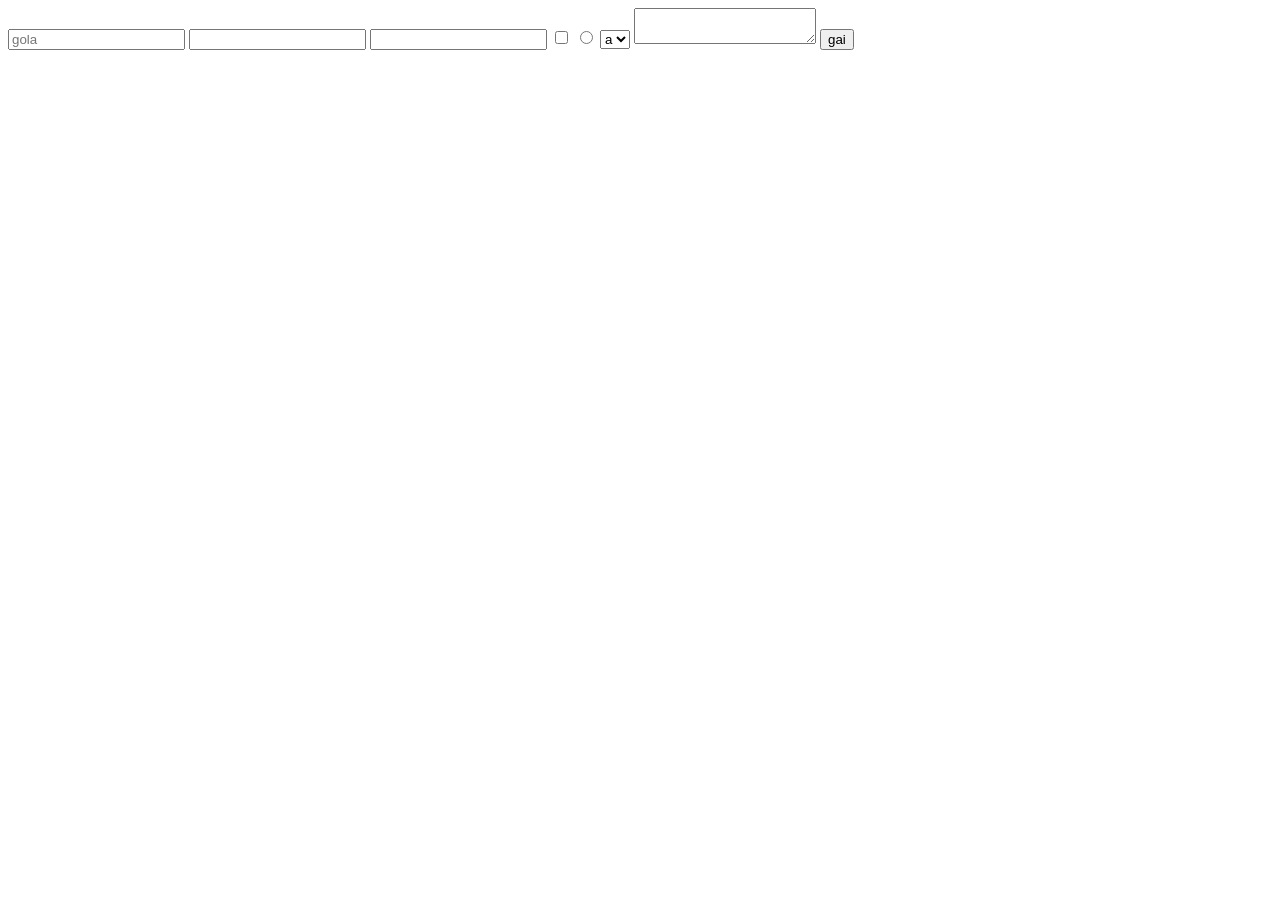
==== index2.html @ d7666829 "se creo el index 2 y se agrego parte de la maquetacion" ====
<!doctype html>
<html lang="es">
  <head>
    <meta charset="UTF-8" />
    <meta name="viewport" content="width=device-width, initial-scale=1.0" />
    <title>Document</title>
  </head>
  <body>
    <form action="">
      <input
        required
        placeholder="gola"
        type="text"
        minlength="4"
        maxlength="7"
      />
      <input type="email" />
      <input type="password" />
      <input type="checkbox" />
      <input type="radio" />
      <select name="" id="">
        <option value="pe">a</option>
      </select>
      <textarea name="" id=""></textarea>

      <input type="submit" value="gai" />
    </form>
  </body>
</html>
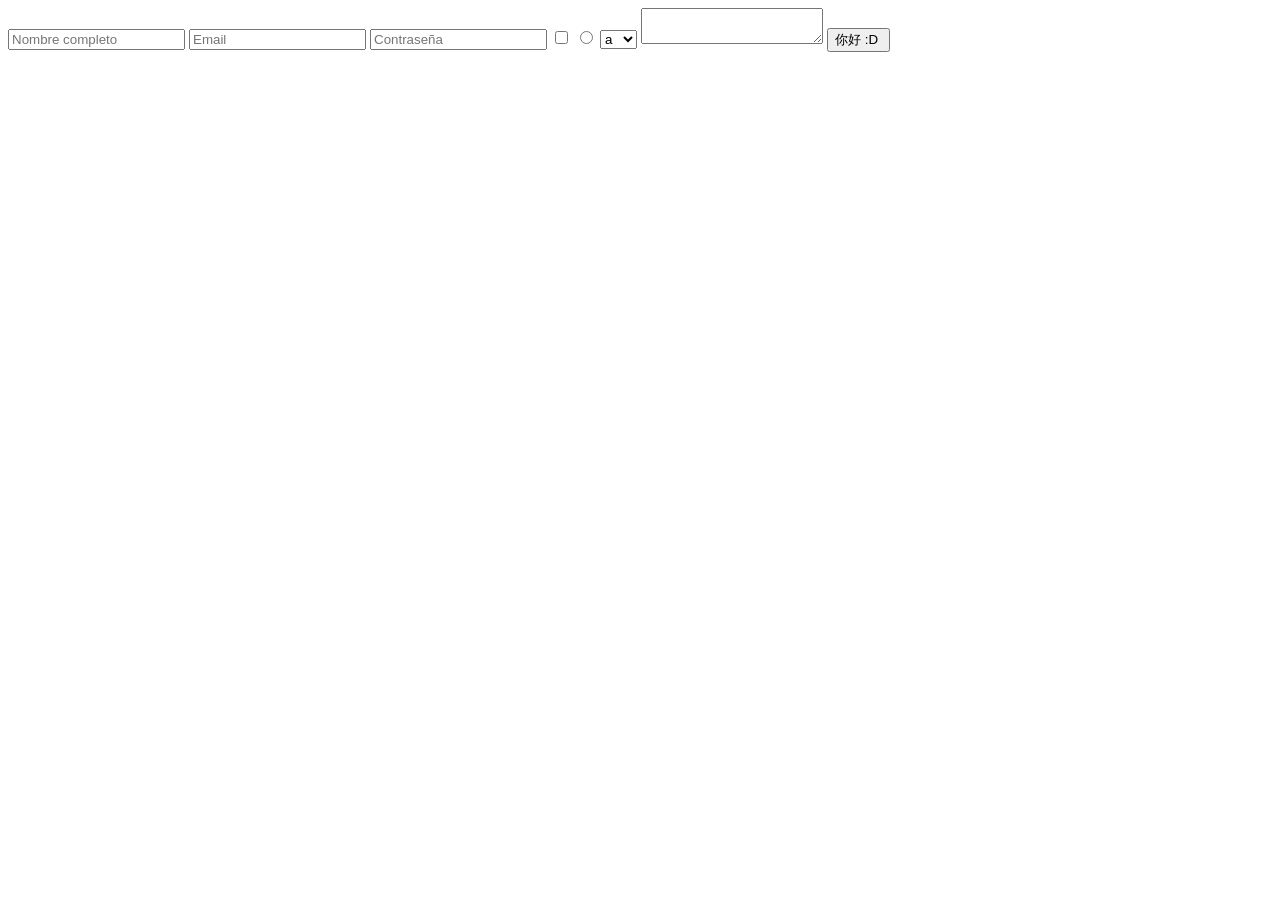
==== commit 86bf4f05: "se realizaron cambios esteticos dentro de la estructura" ====
--- a/index2.html
+++ b/index2.html
@@ -9,21 +9,27 @@
     <form action="">
       <input
         required
-        placeholder="gola"
+        placeholder="Nombre completo"
         type="text"
-        minlength="4"
-        maxlength="7"
+        minlength="3"
+        maxlength="30"
       />
-      <input type="email" />
-      <input type="password" />
+      <input required type="email" placeholder="Email" />
+      <input required type="password" placeholder="Contraseña" />
       <input type="checkbox" />
       <input type="radio" />
-      <select name="" id="">
-        <option value="pe">a</option>
+
+      <select name="tipos de A" id="wasa">
+        <option value="hola">a</option>
+        <option value="todo">a2</option>
+        <option value="bien">a3</option>
+        <option value="ahre">a4</option>
       </select>
-      <textarea name="" id=""></textarea>
 
-      <input type="submit" value="gai" />
+      <textarea name="holis" id="ahre" placeholder="introduce tu bella option">
+      </textarea>
+
+      <input type="submit" value="你好 :D " />
     </form>
   </body>
 </html>
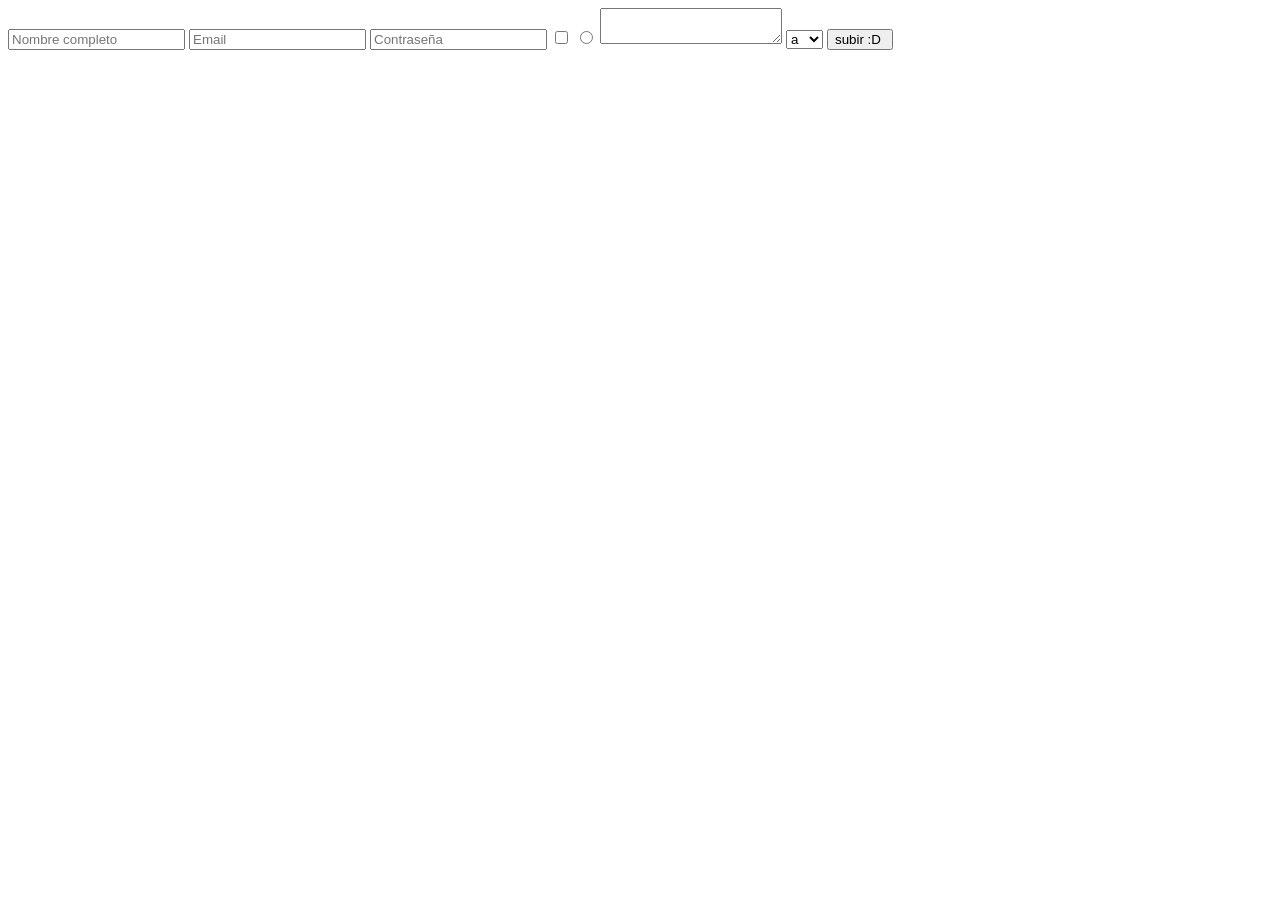
==== commit d475990f: "se acomodaron unos detalles y se cambio un el texto de enviado" ====
--- a/index2.html
+++ b/index2.html
@@ -19,17 +19,16 @@
       <input type="checkbox" />
       <input type="radio" />
 
+      <textarea name="holis" id="ahre" placeholder="introduce tu bella option">
+      </textarea>
+
       <select name="tipos de A" id="wasa">
         <option value="hola">a</option>
         <option value="todo">a2</option>
         <option value="bien">a3</option>
         <option value="ahre">a4</option>
       </select>
-
-      <textarea name="holis" id="ahre" placeholder="introduce tu bella option">
-      </textarea>
-
-      <input type="submit" value="你好 :D " />
+      <input type="submit" value="subir :D " />
     </form>
   </body>
 </html>
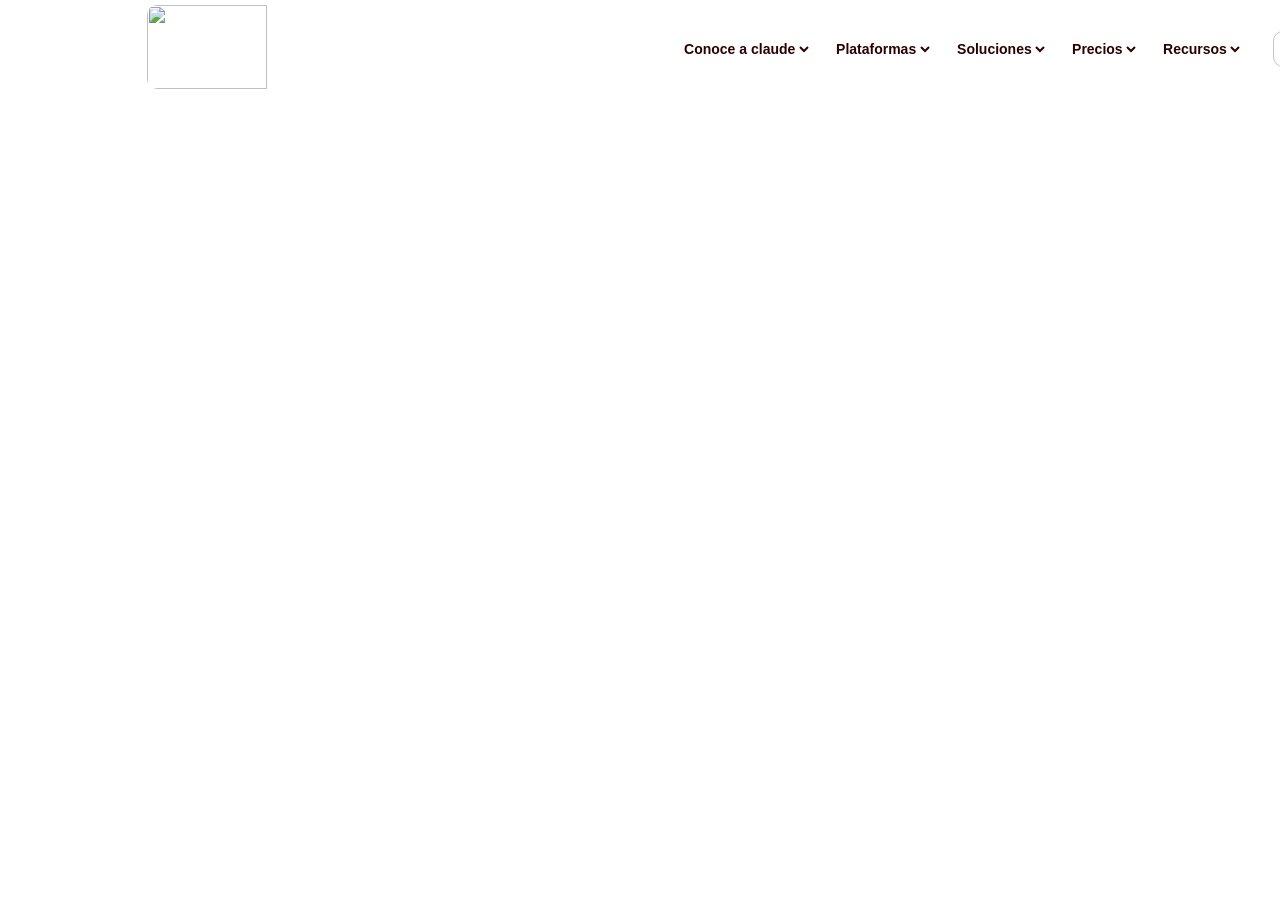
==== commit a77780fa: "se hizo el nav de claude" ====
--- a/index2.html
+++ b/index2.html
@@ -1,34 +1,50 @@
 <!doctype html>
 <html lang="es">
   <head>
+    <link rel="stylesheet" href="/styles.css" />
     <meta charset="UTF-8" />
     <meta name="viewport" content="width=device-width, initial-scale=1.0" />
-    <title>Document</title>
+    <link rel="preconnect" href="https://fonts.googleapis.com" />
+    <link rel="preconnect" href="https://fonts.gstatic.com" crossorigin />
+    <link
+      href="https://fonts.googleapis.com/css2?family=Funnel+Sans:ital,wght@0,300..800;1,300..800&display=swap"
+      rel="stylesheet"
+    />
+    <title>Claude</title>
   </head>
   <body>
-    <form action="">
-      <input
-        required
-        placeholder="Nombre completo"
-        type="text"
-        minlength="3"
-        maxlength="30"
-      />
-      <input required type="email" placeholder="Email" />
-      <input required type="password" placeholder="Contraseña" />
-      <input type="checkbox" />
-      <input type="radio" />
+    <main>
+      <header>
+        <a href="google.com"
+          ><img
+            class="imagen"
+            src="https://imgs.search.brave.com/rpLiUXe0tKuuSuO91aUAqu-8yaZcLN-vtNm_ZF36RfE/rs:fit:500:0:1:0/g:ce/aHR0cHM6Ly9zdGF0/aWMuY2RubG9nby5j/b20vbG9nb3MvYy84/OC9jbGF1ZGVfdGh1/bWIucG5n"
+            alt=""
+        /></a>
+        <div class="separado">
+          <div class="N">
+            <form action="">
+              <select name="" id="">
+                <option value="hola">Conoce a claude</option></select
+              ><select name="" id="">
+                <option value="hola">Plataformas</option></select
+              ><select name="" id="">
+                <option value="hola">Soluciones</option></select
+              ><select name="" id="">
+                <option value="hola">Precios</option>
+              </select>
+              <select name="tipos de A" id="wasa">
+                <option value="hola">Recursos</option>
+              </select>
+            </form>
+          </div>
 
-      <textarea name="holis" id="ahre" placeholder="introduce tu bella option">
-      </textarea>
-
-      <select name="tipos de A" id="wasa">
-        <option value="hola">a</option>
-        <option value="todo">a2</option>
-        <option value="bien">a3</option>
-        <option value="ahre">a4</option>
-      </select>
-      <input type="submit" value="subir :D " />
-    </form>
+          <div class="B">
+            <button>Contactar a ventas</button>
+            <button class="b2">Probar claude</button>
+          </div>
+        </div>
+      </header>
+    </main>
   </body>
 </html>
--- a/styles.css
+++ b/styles.css
@@ -0,0 +1,75 @@
+body {
+  background-color: #ffffff;
+}
+header {
+  height: 82px;
+  width: 78%;
+  margin: 0 auto;
+  display: flex;
+  align-items: center;
+}
+.N {
+  height: 50px;
+  width: 566px;
+  display: flex;
+  justify-content: space-between;
+  border-radius: 10px;
+}
+.imagen {
+  height: 84px;
+  width: 120px;
+  object-fit: cover;
+  border-radius: 10px;
+  padding-right: 390px;
+}
+.B {
+  height: 36px;
+  width: 316px;
+  border-radius: 10px;
+  display: flex;
+  gap: 20px;
+}
+form {
+  display: flex;
+  align-items: center;
+  justify-content: space-between;
+  padding: 23px;
+  gap: 20px;
+}
+
+button {
+  background-color: #ffffff;
+  color: rgb(42, 0, 0);
+  border: none;
+  padding: 10px 20px;
+  border-radius: 10px;
+  cursor: pointer;
+  border: #cac3c3 solid 1px;
+  font-family: Funnel-sans, sans-serif;
+}
+.b2 {
+  background-color: #212121;
+  color: rgb(255, 255, 255);
+  border: none;
+  padding: 10px 20px;
+  border-radius: 10px;
+  cursor: pointer;
+  border: #212121 solid 1px;
+}
+
+select {
+  background-color: #ffffff;
+  color: rgb(42, 0, 0);
+  border: none;
+  font-weight: bolder;
+  font-size: 14px;
+  border-radius: 10px;
+  cursor: pointer;
+  border: none;
+}
+
+.separado {
+  display: flex;
+  gap: 50px;
+  align-items: center;
+}
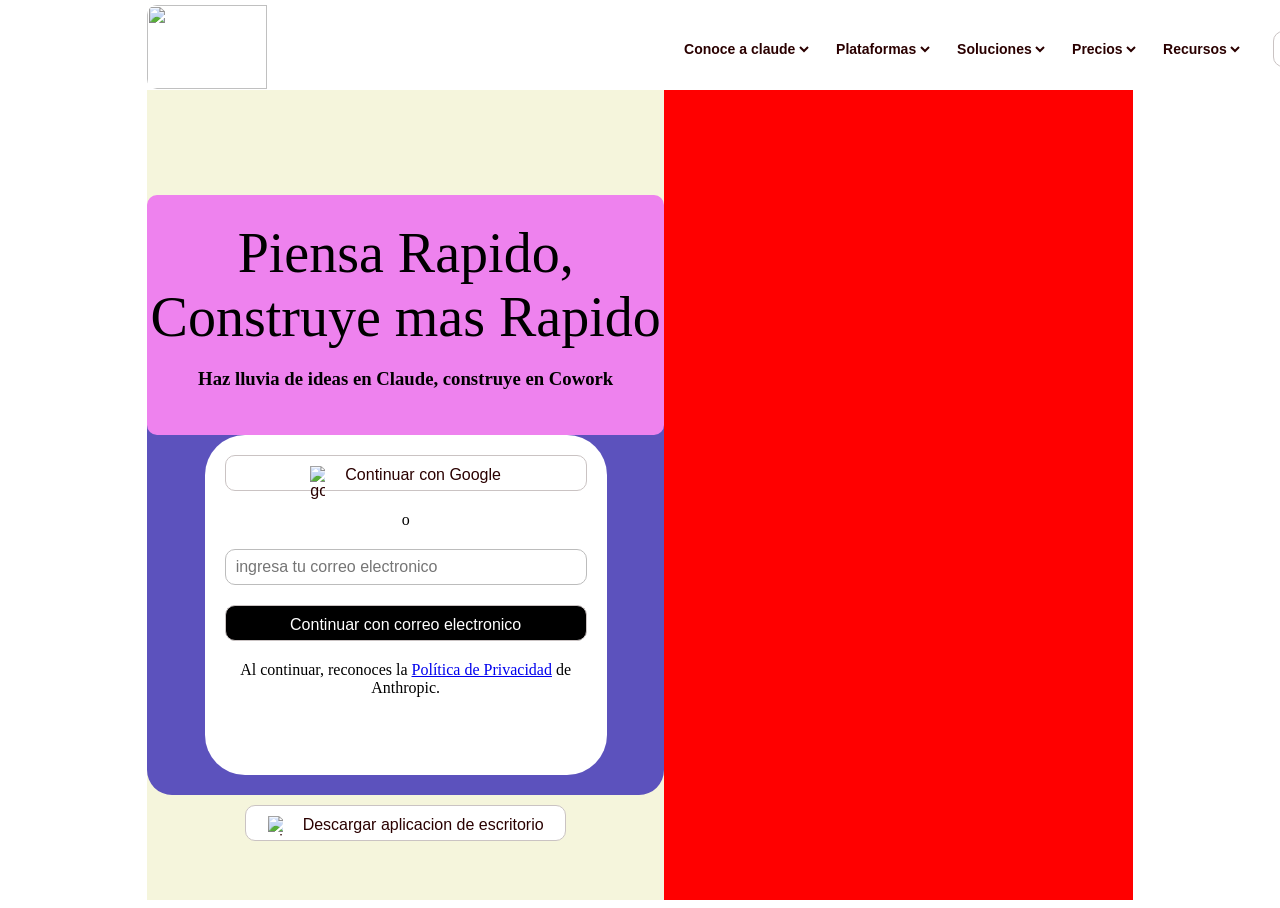
==== commit ffa35541: "se agrego section home con estilos" ====
--- a/index2.html
+++ b/index2.html
@@ -1,7 +1,8 @@
 <!doctype html>
 <html lang="es">
   <head>
-    <link rel="stylesheet" href="/styles.css" />
+    <link rel="stylesheet" href="/assets/styles/Global.css" />
+    <link rel="stylesheet" href="/assets/styles/Home.css" />
     <meta charset="UTF-8" />
     <meta name="viewport" content="width=device-width, initial-scale=1.0" />
     <link rel="preconnect" href="https://fonts.googleapis.com" />
@@ -46,5 +47,51 @@
         </div>
       </header>
     </main>
+    <section class="container">
+      <div class="home">
+        <div class="texto">
+          <h2 class="Tamah2">Piensa Rapido,<br />Construye mas Rapido</h2>
+          <h3 class="Tamah3">
+            Haz lluvia de ideas en Claude, construye en Cowork
+          </h3>
+        </div>
+        <div class="log-in">
+          <button class="singcorreo continuargoogle">
+            <img
+              class="google"
+              src="https://imgs.search.brave.com/mHnWMhvJj-D3jVKqcpsqgUUogvWMMADKwksE-0a-Ty4/rs:fit:860:0:0:0/g:ce/aHR0cHM6Ly9zdGF0/aWMudmVjdGVlenku/Y29tL3N5c3RlbS9y/ZXNvdXJjZXMvdGh1/bWJuYWlscy8wNzIv/Njc4LzIzNC9zbWFs/bC9nb29nbGUtZy1s/b2dvLWljb24tZnJl/ZS1wbmcucG5n"
+              alt="gogle"
+            />
+            Continuar con Google
+          </button>
+          <p>o</p>
+          <input
+            type="text"
+            class="singcorreo textocorreo"
+            placeholder="ingresa tu correo electronico"
+          />
+          <button class="singcorreo negro">
+            Continuar con correo electronico
+          </button>
+          <p>
+            Al continuar, reconoces la
+            <a
+              href="https://www.anthropic.com/legal/archive/d254257b-3920-4d8c-842d-b193c7372ba9"
+              >Política de Privacidad</a
+            >
+            de Anthropic.
+          </p>
+        </div>
+        <button class="descargar">
+          <img
+            class="windowslogo"
+            src="https://icon-icons.com/download-file?file=https%3A%2F%2Fimages.icon-icons.com%2F2845%2FPNG%2F512%2Fwindows_logo_icon_181324.png&id=181324&pack_or_individual=pack"
+            alt="windowslogo"
+          />
+          Descargar aplicacion de escritorio
+        </button>
+      </div>
+      <div class="chat"></div>
+    </section>
   </body>
 </html>
--- a/assets/styles/Global.css
+++ b/assets/styles/Global.css
@@ -0,0 +1,75 @@
+body {
+  background-color: #ffffff;
+}
+header {
+  height: 82px;
+  width: 78%;
+  margin: 0 auto;
+  display: flex;
+  align-items: center;
+}
+.N {
+  height: 50px;
+  width: 566px;
+  display: flex;
+  justify-content: space-between;
+  border-radius: 10px;
+}
+.imagen {
+  height: 84px;
+  width: 120px;
+  object-fit: cover;
+  border-radius: 10px;
+  padding-right: 390px;
+}
+.B {
+  height: 36px;
+  width: 316px;
+  border-radius: 10px;
+  display: flex;
+  gap: 20px;
+}
+form {
+  display: flex;
+  align-items: center;
+  justify-content: space-between;
+  padding: 23px;
+  gap: 20px;
+}
+
+button {
+  background-color: #ffffff;
+  color: rgb(42, 0, 0);
+  border: none;
+  padding: 10px 20px;
+  border-radius: 10px;
+  cursor: pointer;
+  border: #cac3c3 solid 1px;
+  font-family: Funnel-sans, sans-serif;
+}
+.b2 {
+  background-color: #212121;
+  color: rgb(255, 255, 255);
+  border: none;
+  padding: 10px 20px;
+  border-radius: 10px;
+  cursor: pointer;
+  border: #212121 solid 1px;
+}
+
+select {
+  background-color: #ffffff;
+  color: rgb(42, 0, 0);
+  border: none;
+  font-weight: bolder;
+  font-size: 14px;
+  border-radius: 10px;
+  cursor: pointer;
+  border: none;
+}
+
+.separado {
+  display: flex;
+  gap: 50px;
+  align-items: center;
+}
--- a/assets/styles/Home.css
+++ b/assets/styles/Home.css
@@ -0,0 +1,103 @@
+.home {
+  background-color: rgb(92, 82, 189);
+  height: 600px;
+  width: 544px;
+  margin: 0 auto;
+  border-radius: 25px;
+}
+.log-in {
+  background-color: #ffffff;
+  height: 50%;
+  width: 70%;
+  border-radius: 40px;
+  display: flex;
+  flex-direction: column;
+  gap: 20px;
+  margin: 0 auto;
+  padding: 20px;
+}
+
+.texto {
+  background-color: violet;
+  height: 40%;
+  width: 100%;
+  border-radius: 10px;
+  display: flex;
+  flex-direction: column;
+  align-items: center;
+  justify-content: center;
+  text-align: center;
+}
+.Tamah2 {
+  font-size: 56px;
+  font-weight: 100;
+  margin: 0;
+}
+.chat {
+  background-color: rgb(255, 0, 0);
+  height: 90vh;
+  width: 50%;
+}
+.container {
+  height: 90vh;
+  width: 78%;
+  margin: 0 auto;
+  display: flex;
+
+  align-items: center;
+  background-color: beige;
+  justify-content: space-between;
+}
+
+.descargar {
+  margin: 0 auto;
+  display: flex;
+  margin-top: 30px;
+}
+.google {
+  height: auto;
+  width: 15px;
+}
+
+p {
+  text-align: center;
+  margin: 0%;
+}
+
+.singcorreo {
+  background-color: #ffffff;
+  height: 36px;
+  width: 100%;
+  border-radius: 10px;
+  display: flex;
+  gap: 20px;
+  justify-content: center;
+  font-size: 16px;
+}
+
+.negro {
+  background-color: black;
+  color: #ffffff;
+}
+.textocorreo {
+  height: 32px;
+  width: auto;
+  border: 1px solid #bcbcbc;
+  padding-left: 10px;
+}
+
+.descargar {
+  background-color: #ffffff;
+  height: 36px;
+  width: 62%;
+  border-radius: 10px;
+  display: flex;
+  gap: 20px;
+  justify-content: center;
+  font-size: 16px;
+}
+.windowslogo {
+  height: 20px;
+  width: 15px;
+  object-fit: cover;
+}
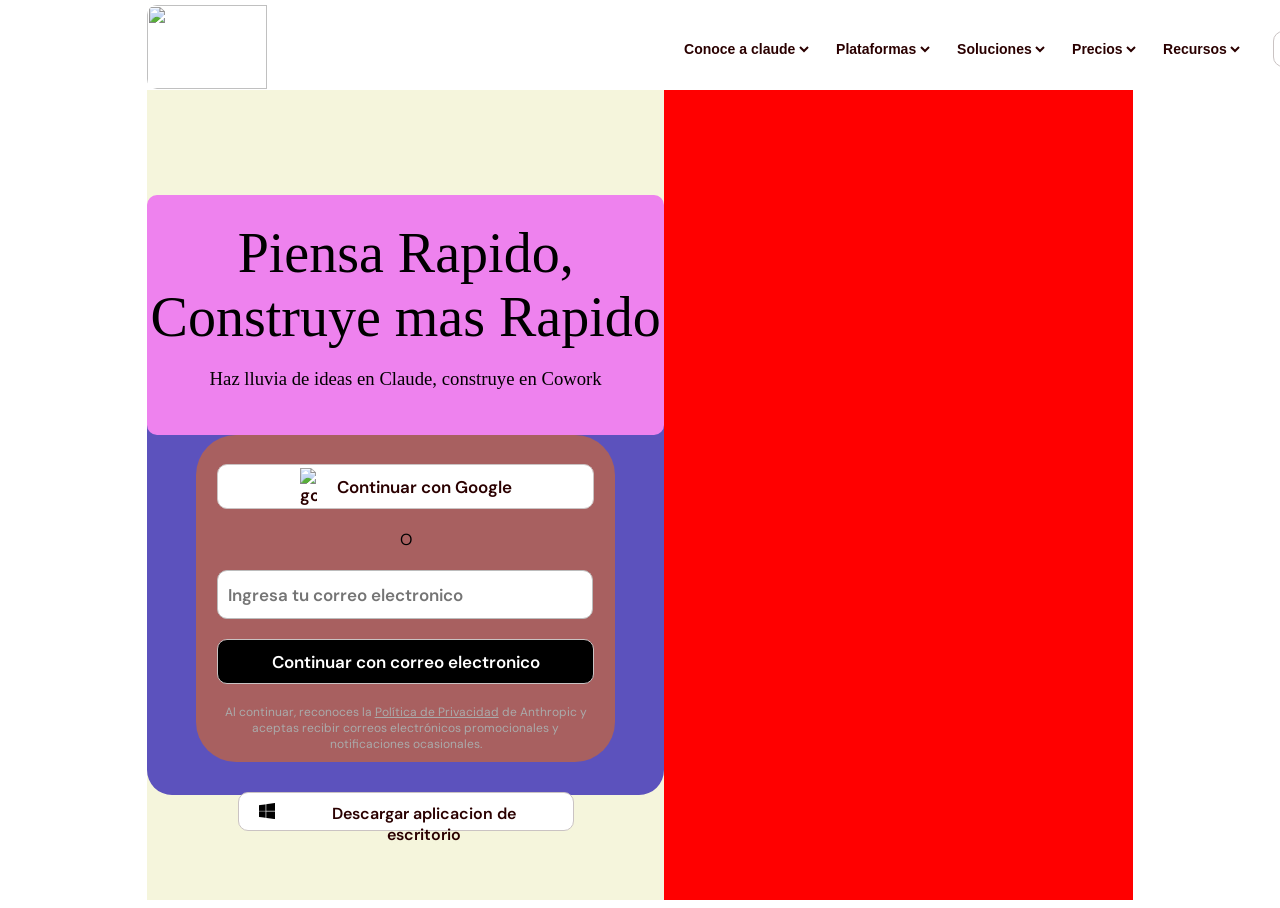
==== commit c87dd3f8: "se realizaron cambios en home y se agregaron comentarios en el html y el css" ====
--- a/index2.html
+++ b/index2.html
@@ -11,8 +11,17 @@
       href="https://fonts.googleapis.com/css2?family=Funnel+Sans:ital,wght@0,300..800;1,300..800&display=swap"
       rel="stylesheet"
     />
+    <link rel="preconnect" href="https://fonts.googleapis.com" />
+    <link rel="preconnect" href="https://fonts.gstatic.com" crossorigin />
+    <link
+      href="https://fonts.googleapis.com/css2?family=DM+Sans:ital,opsz,wght@0,9..40,100..1000;1,9..40,100..1000&display=swap"
+      rel="stylesheet"
+    />
+    <!-- fuente de texto -->
+
     <title>Claude</title>
   </head>
+
   <body>
     <main>
       <header>
@@ -22,6 +31,7 @@
             src="https://imgs.search.brave.com/rpLiUXe0tKuuSuO91aUAqu-8yaZcLN-vtNm_ZF36RfE/rs:fit:500:0:1:0/g:ce/aHR0cHM6Ly9zdGF0/aWMuY2RubG9nby5j/b20vbG9nb3MvYy84/OC9jbGF1ZGVfdGh1/bWIucG5n"
             alt=""
         /></a>
+        <!-- logo de claude-->
         <div class="separado">
           <div class="N">
             <form action="">
@@ -30,6 +40,7 @@
               ><select name="" id="">
                 <option value="hola">Plataformas</option></select
               ><select name="" id="">
+                <!-- barra de navegacion-->
                 <option value="hola">Soluciones</option></select
               ><select name="" id="">
                 <option value="hola">Precios</option>
@@ -47,7 +58,9 @@
         </div>
       </header>
     </main>
+
     <section class="container">
+      <!-- inicio del home-->
       <div class="home">
         <div class="texto">
           <h2 class="Tamah2">Piensa Rapido,<br />Construye mas Rapido</h2>
@@ -64,33 +77,39 @@
             />
             Continuar con Google
           </button>
-          <p>o</p>
+          <p>O</p>
           <input
             type="text"
             class="singcorreo textocorreo"
-            placeholder="ingresa tu correo electronico"
+            placeholder="Ingresa tu correo electronico"
           />
+          <!-- ingreso de correo electronico   -->
           <button class="singcorreo negro">
-            Continuar con correo electronico
-          </button>
-          <p>
+            Continuar con correo electronico</button
+          ><!-- boton ingreso de correo electronico   -->
+          <p class="politicas">
             Al continuar, reconoces la
             <a
+              class="politicas"
               href="https://www.anthropic.com/legal/archive/d254257b-3920-4d8c-842d-b193c7372ba9"
               >Política de Privacidad</a
             >
-            de Anthropic.
+            de Anthropic y aceptas recibir correos electrónicos promocionales y
+            notificaciones ocasionales.
           </p>
+          <!-- texto de la política de privacidad -->
         </div>
         <button class="descargar">
+          <!-- botón de descarga para escritorio -->
           <img
             class="windowslogo"
-            src="https://icon-icons.com/download-file?file=https%3A%2F%2Fimages.icon-icons.com%2F2845%2FPNG%2F512%2Fwindows_logo_icon_181324.png&id=181324&pack_or_individual=pack"
+            src="/assets/Diseño sin título.png"
             alt="windowslogo"
           />
           Descargar aplicacion de escritorio
         </button>
       </div>
+
       <div class="chat"></div>
     </section>
   </body>
--- a/assets/styles/Global.css
+++ b/assets/styles/Global.css
@@ -1,3 +1,5 @@
+/* estilo de la barra de navegacion */
+
 body {
   background-color: #ffffff;
 }
--- a/assets/styles/Home.css
+++ b/assets/styles/Home.css
@@ -1,24 +1,30 @@
+/* estilo de la sección home */
+
 .home {
-  background-color: rgb(92, 82, 189);
+  background-color: rgb(
+    92,
+    82,
+    189
+  ); /* el div que agarra la forma del inicio de sesión */
   height: 600px;
   width: 544px;
   margin: 0 auto;
   border-radius: 25px;
 }
 .log-in {
-  background-color: #ffffff;
-  height: 50%;
-  width: 70%;
+  background-color: #a86060; /* div parte de inicio de sesión */
+  width: 73%;
   border-radius: 40px;
   display: flex;
   flex-direction: column;
   gap: 20px;
   margin: 0 auto;
-  padding: 20px;
+  padding: 29px 21px 10px 21px;
+  
 }
 
 .texto {
-  background-color: violet;
+  background-color: violet; /* inicio de sesion div; textos superiores */
   height: 40%;
   width: 100%;
   border-radius: 10px;
@@ -29,19 +35,25 @@
   text-align: center;
 }
 .Tamah2 {
+  /* texto del inicio de sesion chico */
   font-size: 56px;
   font-weight: 100;
   margin: 0;
 }
+.Tamah3 {
+  /* texto del inicio de sesion grande */
+  font-weight: 150;
+}
 .chat {
-  background-color: rgb(255, 0, 0);
+  background-color: rgb(255, 0, 0); /* imagen interactiva / chat */
   height: 90vh;
   width: 50%;
 }
 .container {
+  /* contenedor del lado inicio de sesion */
   height: 90vh;
   width: 78%;
-  margin: 0 auto;
+  margin: 0 auto; /* centrar el contenedor */
   display: flex;
 
   align-items: center;
@@ -55,49 +67,70 @@
   margin-top: 30px;
 }
 .google {
+  /* boton de google, la imagen */
   height: auto;
-  width: 15px;
+  width: 17px;
+  object-fit: contain;
+  text-align: center;
+  align-items: center;
 }
-
+.continuargoogle {
+  padding: 0%;
+}
 p {
   text-align: center;
   margin: 0%;
+  font-family: "DM Sans", sans-serif;
+  padding: 0px;
 }
 
 .singcorreo {
+  /* botenes de inicio de sesión */
   background-color: #ffffff;
-  height: 36px;
+  height: 45px;
   width: 100%;
   border-radius: 10px;
   display: flex;
   gap: 20px;
   justify-content: center;
-  font-size: 16px;
+  font-size: 17px;
+  font-family: "DM Sans", sans-serif;
+  font-weight: 600;
+
+  align-items: center;
 }
 
 .negro {
+  /* boton de inicio de sesión con fondo negro + singcorreo */
   background-color: black;
   color: #ffffff;
 }
 .textocorreo {
-  height: 32px;
-  width: auto;
+  /* campo de entrada para el correo electrónico  */
+  width: 96%;
   border: 1px solid #bcbcbc;
   padding-left: 10px;
 }
 
 .descargar {
   background-color: #ffffff;
-  height: 36px;
-  width: 62%;
+  height: 39px;
+  width: 65%;
   border-radius: 10px;
   display: flex;
   gap: 20px;
   justify-content: center;
   font-size: 16px;
+  font-weight: 600;
+  font-family: "DM Sans", sans-serif;
 }
 .windowslogo {
-  height: 20px;
-  width: 15px;
-  object-fit: cover;
+  height: 16px;
+  width: auto;
 }
+
+.politicas {
+  color: #aaaaaa;
+  font-size: 12px;
+  font-family: "DM Sans", sans-serif;
+}
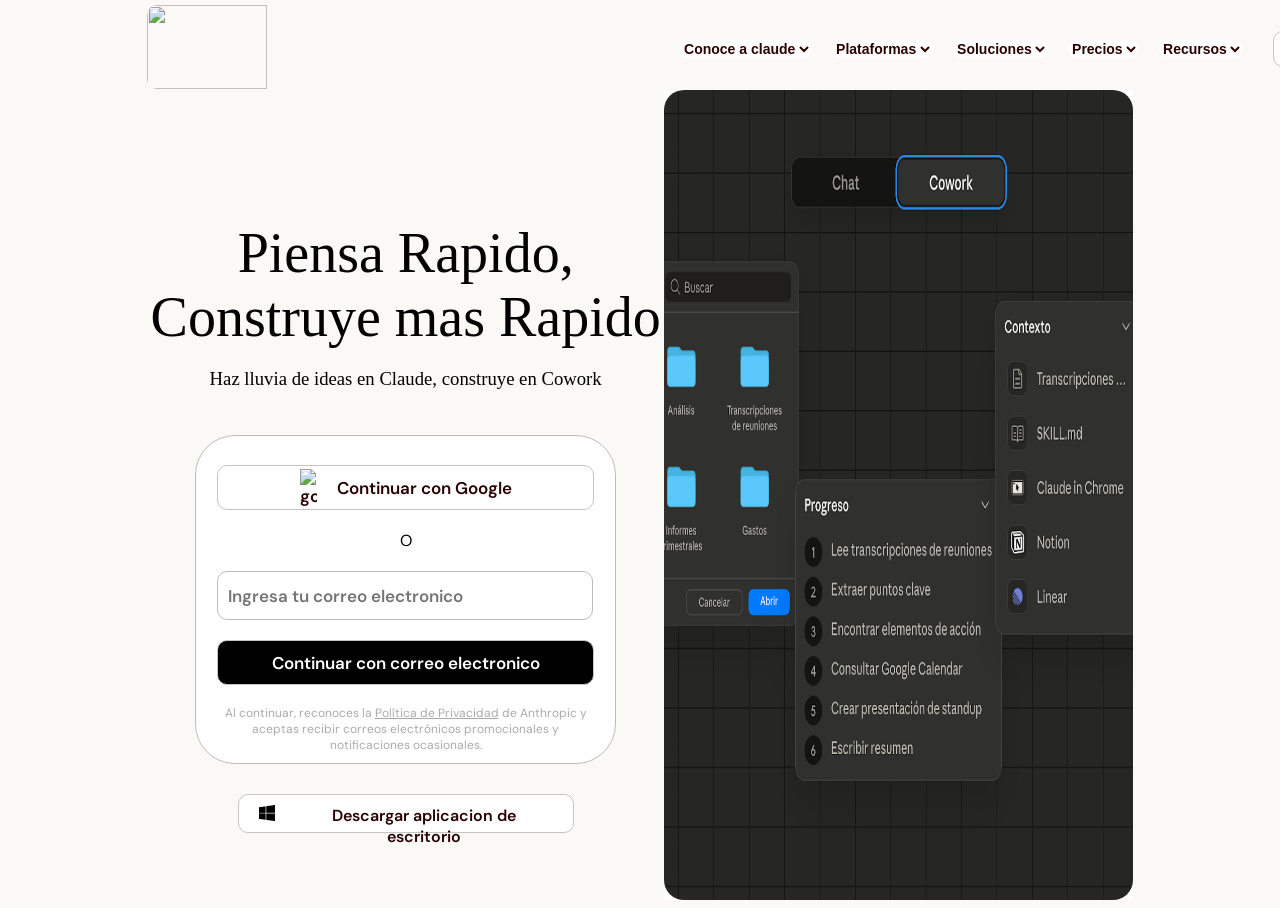
==== commit 8b0d6df8: "se termino la pagina" ====
--- a/index2.html
+++ b/index2.html
@@ -110,7 +110,9 @@
         </button>
       </div>
 
-      <div class="chat"></div>
+      <div class="chat">
+        <img class="imagencowork" src="/assets/foto-home.png" alt="" />
+      </div>
     </section>
   </body>
 </html>
--- a/assets/styles/Global.css
+++ b/assets/styles/Global.css
@@ -1,7 +1,7 @@
 /* estilo de la barra de navegacion */
 
 body {
-  background-color: #ffffff;
+  background-color: rgba(250, 249, 245);
 }
 header {
   height: 82px;
@@ -75,3 +75,8 @@
   gap: 50px;
   align-items: center;
 }
+.imagencowork {
+  height: 100%;
+  width: 100%;
+  
+  border-radius: 20px;
--- a/assets/styles/Home.css
+++ b/assets/styles/Home.css
@@ -1,10 +1,10 @@
 /* estilo de la sección home */
 
 .home {
-  background-color: rgb(
-    92,
-    82,
-    189
+  background-color: rgba(250, 249, 245)
+    255,
+    255,
+    255
   ); /* el div que agarra la forma del inicio de sesión */
   height: 600px;
   width: 544px;
@@ -12,7 +12,7 @@
   border-radius: 25px;
 }
 .log-in {
-  background-color: #a86060; /* div parte de inicio de sesión */
+  background-color: #ffffff; /* div parte de inicio de sesión */
   width: 73%;
   border-radius: 40px;
   display: flex;
@@ -20,11 +20,12 @@
   gap: 20px;
   margin: 0 auto;
   padding: 29px 21px 10px 21px;
-  
+  border: 1px solid #bcbcbc;
 }
 
 .texto {
-  background-color: violet; /* inicio de sesion div; textos superiores */
+  background-color: rgba(250, 249, 245)
+  ); /* inicio de sesion div; textos superiores */
   height: 40%;
   width: 100%;
   border-radius: 10px;
@@ -45,7 +46,7 @@
   font-weight: 150;
 }
 .chat {
-  background-color: rgb(255, 0, 0); /* imagen interactiva / chat */
+  background-color: rgb(255, 255, 255); /* imagen interactiva / chat */
   height: 90vh;
   width: 50%;
 }
@@ -57,7 +58,7 @@
   display: flex;
 
   align-items: center;
-  background-color: beige;
+  background-color: rgba(250, 249, 245)
   justify-content: space-between;
 }
 
